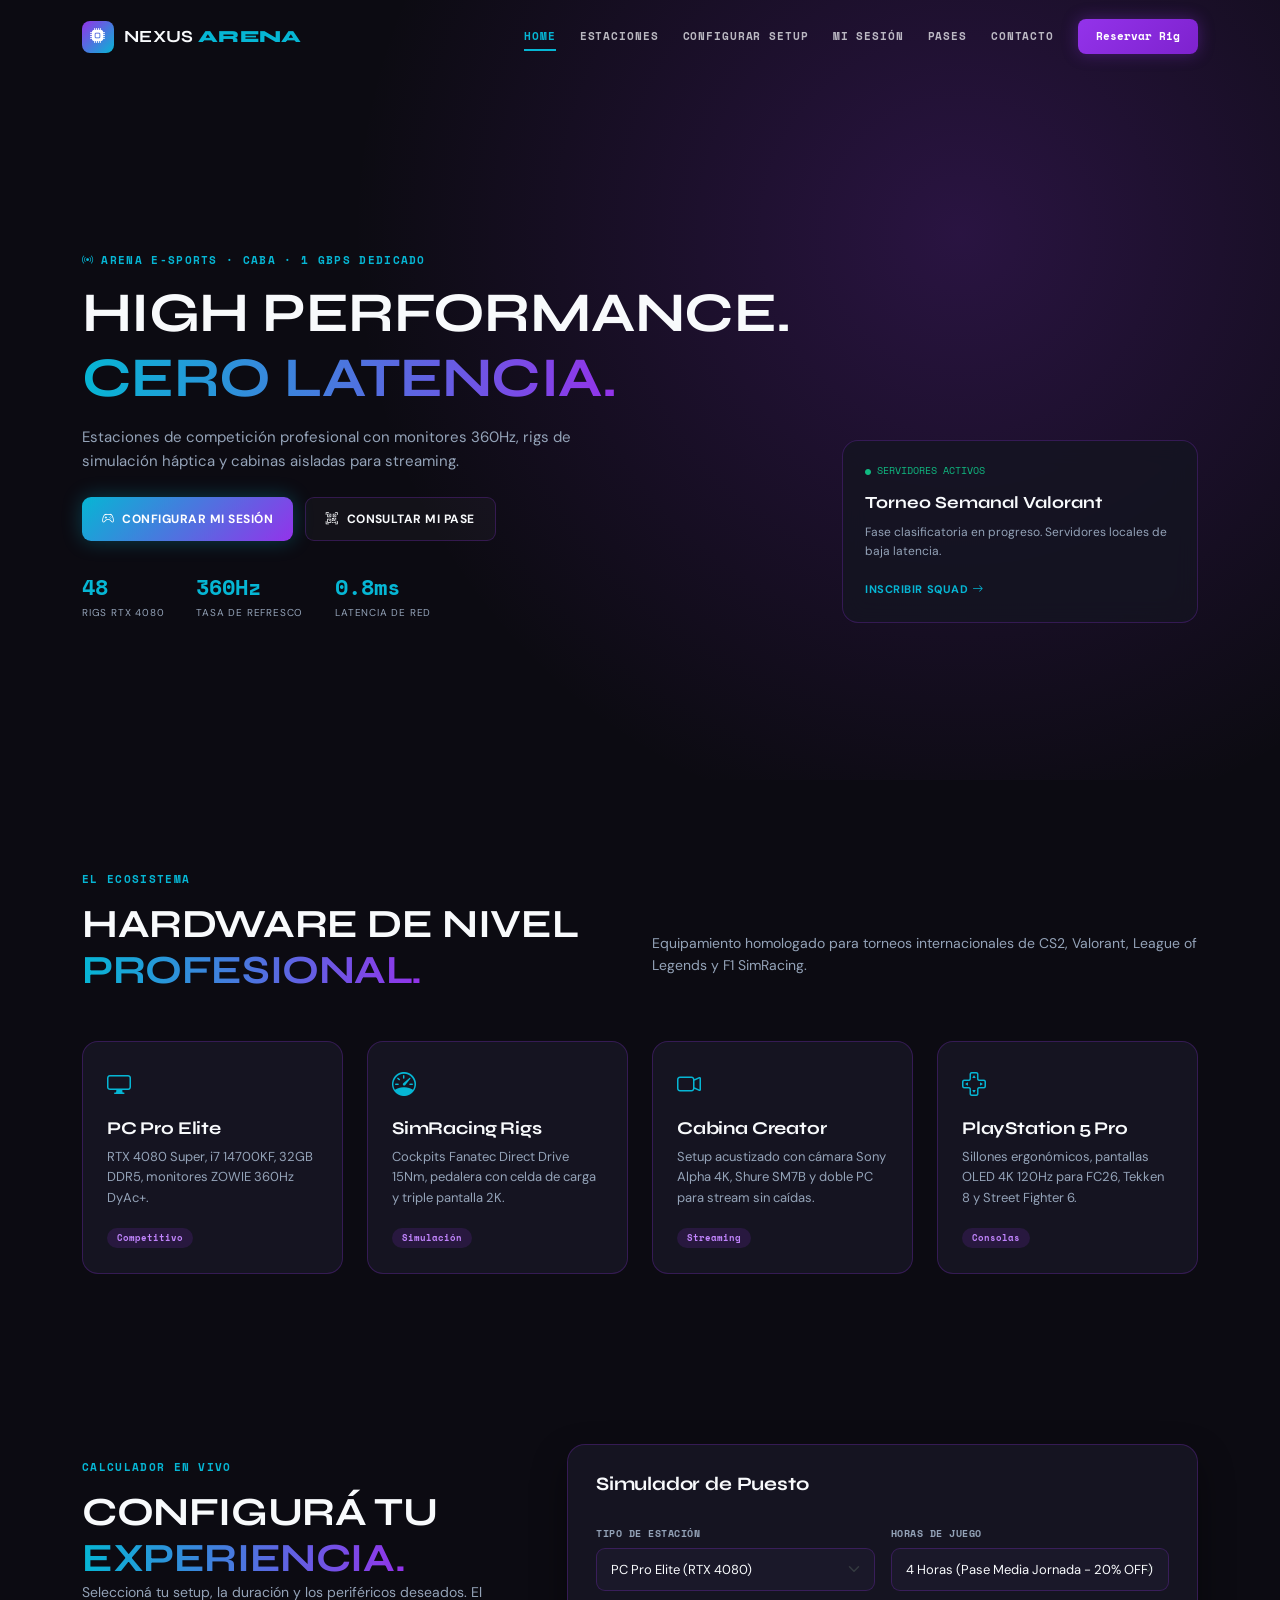
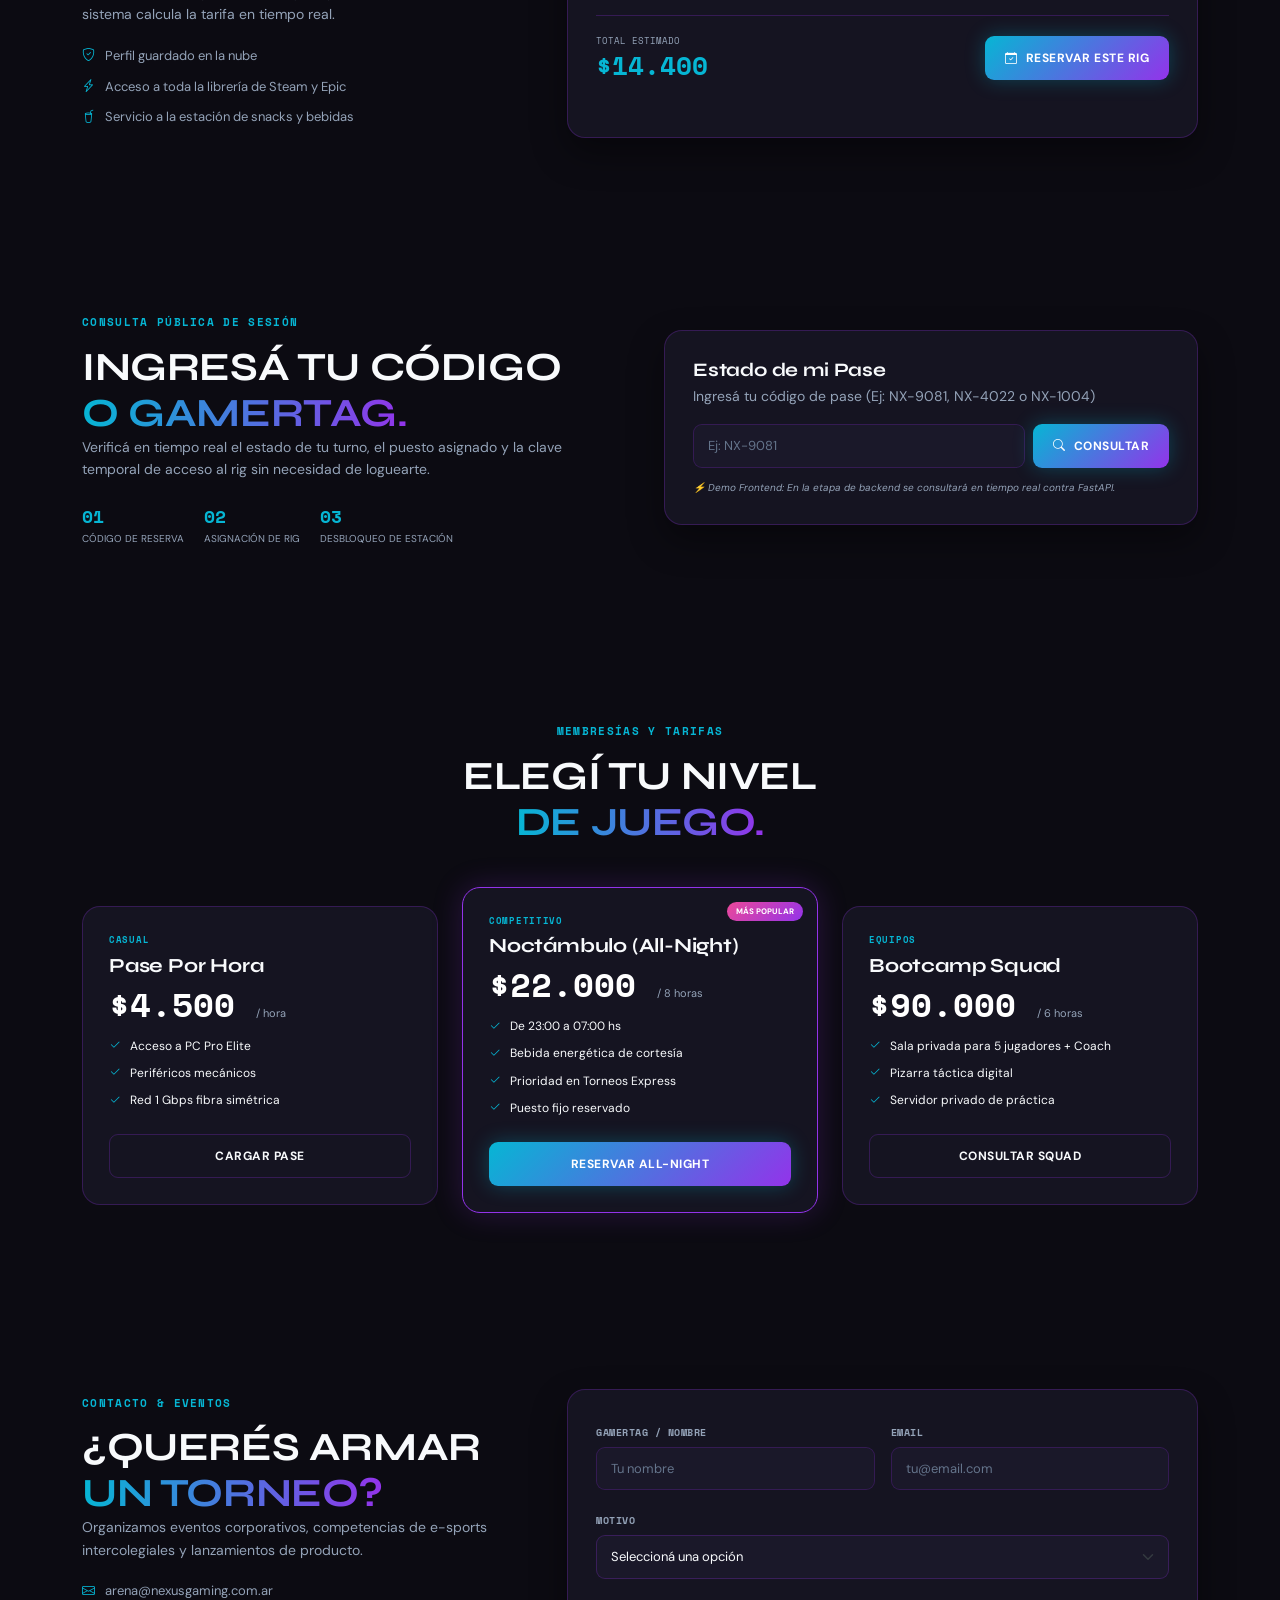
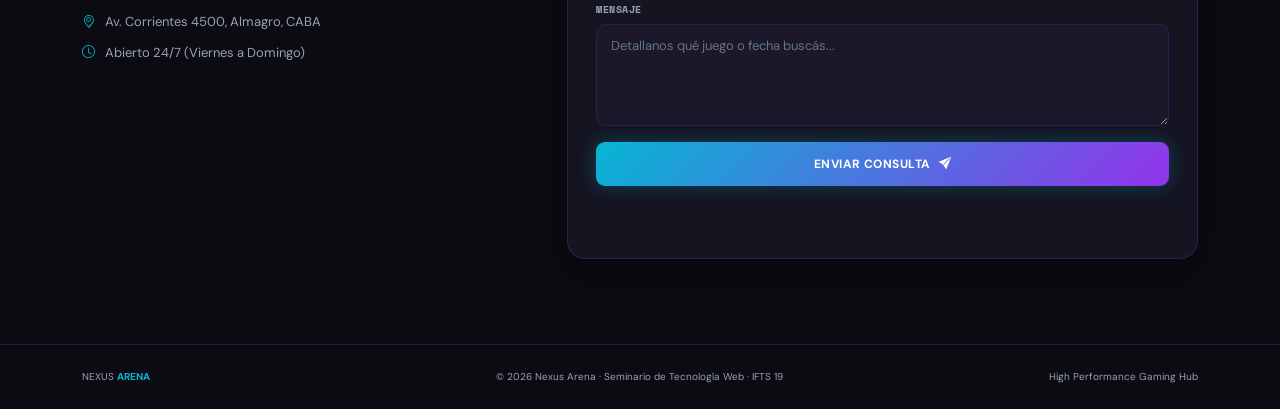
==== public/index.html @ bcd6b9e0 "feat: inicializa codigo base heredado del proyecto" ====
<!doctype html>
<html lang="es">
<head>
  <meta charset="utf-8">
  <meta name="viewport" content="width=device-width, initial-scale=1">
  <title>Nexus Arena | Centro de E-Sports & Gaming High-End</title>
  <meta name="description" content="Nexus Arena: estaciones de gaming de alto rendimiento, simuladores de carrera, torneos y cabinas de streaming en Buenos Aires.">
  <link rel="icon" href="assets/img/favicon.svg" type="image/svg+xml">

  <!-- Tipografías: Syne (Cyber/Display) y DM Sans (Legibilidad) -->
  <link rel="preconnect" href="https://fonts.googleapis.com">
  <link rel="preconnect" href="https://fonts.gstatic.com" crossorigin>
  <link href="https://fonts.googleapis.com/css2?family=DM+Sans:wght@400;500;700&family=Syne:wght@600;700;800&family=Space+Mono:wght@400;700&display=swap" rel="stylesheet">

  <!-- Bootstrap 5 CSS -->
  <link href="https://cdn.jsdelivr.net/npm/bootstrap@5.3.3/dist/css/bootstrap.min.css" rel="stylesheet">
  <link rel="stylesheet" href="https://cdn.jsdelivr.net/npm/bootstrap-icons@1.11.3/font/bootstrap-icons.min.css">

  <!-- CSS Personalizado Nexus Arena (prefijo nx-) -->
  <link rel="stylesheet" href="assets/css/styles.css">
</head>
<body>

  <a class="nx-skip-link" href="#contenido">Saltar al contenido</a>

  <!-- =====================================================
       NAVBAR (Glassmorphism Dark con resplandor neón)
       ===================================================== -->
  <nav class="navbar navbar-expand-lg fixed-top nx-navbar" id="siteNav">
    <div class="container">
      <a class="navbar-brand nx-brand" href="#inicio">
        <span class="nx-brand-icon"><i class="bi bi-cpu-fill"></i></span>
        <span class="nx-brand-text">NEXUS <strong>ARENA</strong></span>
      </a>
      <button class="navbar-toggler nx-toggler" type="button"
              data-bs-toggle="collapse" data-bs-target="#navLinks"
              aria-controls="navLinks" aria-expanded="false" aria-label="Abrir menú">
        <span></span><span></span><span></span>
      </button>
      <div class="collapse navbar-collapse" id="navLinks">
        <ul class="navbar-nav ms-auto align-items-lg-center gap-lg-4">
          <li class="nav-item"><a class="nav-link nx-nav-link" href="#inicio"        data-section="inicio">Home</a></li>
          <li class="nav-item"><a class="nav-link nx-nav-link" href="#estaciones"   data-section="estaciones">Estaciones</a></li>
          <li class="nav-item"><a class="nav-link nx-nav-link" href="#simulador"    data-section="simulador">Configurar Setup</a></li>
          <li class="nav-item"><a class="nav-link nx-nav-link" href="#tracking"     data-section="tracking">Mi Sesión</a></li>
          <li class="nav-item"><a class="nav-link nx-nav-link" href="#precios"      data-section="precios">Pases</a></li>
          <li class="nav-item"><a class="nav-link nx-nav-link" href="#contacto"     data-section="contacto">Contacto</a></li>
          <li class="nav-item"><a class="nav-link nx-nav-cta"  href="#simulador">Reservar Rig</a></li>
        </ul>
      </div>
    </div>
  </nav>

  <main id="contenido">

    <!-- ===================================================
         HERO SECTION
         =================================================== -->
    <section class="nx-hero" id="inicio">
      <div class="nx-hero-bg" aria-hidden="true"></div>
      <div class="nx-hero-overlay" aria-hidden="true"></div>
      <div class="container nx-hero-content">
        <div class="row align-items-end">
          <div class="col-lg-8">
            <span class="nx-eyebrow">
              <i class="bi bi-broadcast"></i> Arena E-Sports · CABA · 1 Gbps Dedicado
            </span>
            <h1>High Performance.<br><span>Cero Latencia.</span></h1>
            <p>Estaciones de competición profesional con monitores 360Hz, rigs de simulación háptica y cabinas aisladas para streaming.</p>
            <div class="nx-hero-actions">
              <a class="btn nx-btn nx-btn-primary" href="#simulador">
                <i class="bi bi-controller"></i> Configurar mi sesión
              </a>
              <a class="btn nx-btn nx-btn-outline" href="#tracking">
                <i class="bi bi-qr-code-scan"></i> Consultar mi pase
              </a>
            </div>
            <div class="nx-hero-stats">
              <div><strong>48</strong><span>Rigs RTX 4080</span></div>
              <div><strong>360Hz</strong><span>Tasa de refresco</span></div>
              <div><strong>0.8ms</strong><span>Latencia de red</span></div>
            </div>
          </div>
          <div class="col-lg-4 d-none d-lg-block">
            <div class="nx-hero-card">
              <span class="nx-status-live"><i class="bi bi-circle-fill"></i> Servidores Activos</span>
              <strong>Torneo Semanal Valorant</strong>
              <p>Fase clasificatoria en progreso. Servidores locales de baja latencia.</p>
              <a href="#contacto">Inscribir squad <i class="bi bi-arrow-right"></i></a>
            </div>
          </div>
        </div>
      </div>
    </section>

    <!-- ===================================================
         ESTACIONES / HARDWARE
         =================================================== -->
    <section class="nx-section nx-stations" id="estaciones">
      <div class="container">
        <div class="row align-items-end mb-5">
          <div class="col-lg-6">
            <span class="nx-eyebrow">El Ecosistema</span>
            <h2>Hardware de nivel<br><span>profesional.</span></h2>
          </div>
          <div class="col-lg-6">
            <p>Equipamiento homologado para torneos internacionales de CS2, Valorant, League of Legends y F1 SimRacing.</p>
          </div>
        </div>
        <div class="row g-4">
          <div class="col-lg-3 col-md-6">
            <article class="nx-card">
              <div class="nx-card-icon"><i class="bi bi-display"></i></div>
              <h3>PC Pro Elite</h3>
              <p>RTX 4080 Super, i7 14700KF, 32GB DDR5, monitores ZOWIE 360Hz DyAc+.</p>
              <span class="nx-tag">Competitivo</span>
            </article>
          </div>
          <div class="col-lg-3 col-md-6">
            <article class="nx-card">
              <div class="nx-card-icon"><i class="bi bi-speedometer"></i></div>
              <h3>SimRacing Rigs</h3>
              <p>Cockpits Fanatec Direct Drive 15Nm, pedalera con celda de carga y triple pantalla 2K.</p>
              <span class="nx-tag">Simulación</span>
            </article>
          </div>
          <div class="col-lg-3 col-md-6">
            <article class="nx-card">
              <div class="nx-card-icon"><i class="bi bi-camera-video"></i></div>
              <h3>Cabina Creator</h3>
              <p>Setup acustizado con cámara Sony Alpha 4K, Shure SM7B y doble PC para stream sin caídas.</p>
              <span class="nx-tag">Streaming</span>
            </article>
          </div>
          <div class="col-lg-3 col-md-6">
            <article class="nx-card">
              <div class="nx-card-icon"><i class="bi bi-dpad"></i></div>
              <h3>PlayStation 5 Pro</h3>
              <p>Sillones ergonómicos, pantallas OLED 4K 120Hz para FC26, Tekken 8 y Street Fighter 6.</p>
              <span class="nx-tag">Consolas</span>
            </article>
          </div>
        </div>
      </div>
    </section>

    <!-- ===================================================
         COTIZADOR / RECOMENDADOR DIAGNÓSTICO INTERACTIVO
         =================================================== -->
    <section class="nx-section nx-simulador" id="simulador">
      <div class="container">
        <div class="row align-items-center g-5">
          <div class="col-lg-5">
            <span class="nx-eyebrow">Calculador en Vivo</span>
            <h2>Configurá tu<br><span>experiencia.</span></h2>
            <p>Seleccioná tu setup, la duración y los periféricos deseados. El sistema calcula la tarifa en tiempo real.</p>
            <ul class="nx-check-list">
              <li><i class="bi bi-shield-check"></i> Perfil guardado en la nube</li>
              <li><i class="bi bi-lightning-charge"></i> Acceso a toda la librería de Steam y Epic</li>
              <li><i class="bi bi-cup-straw"></i> Servicio a la estación de snacks y bebidas</li>
            </ul>
          </div>
          <div class="col-lg-7">
            <div class="nx-config-box">
              <h3>Simulador de Puesto</h3>
              <div class="row g-3 mt-2">
                <div class="col-md-6">
                  <label class="nx-label">Tipo de Estación</label>
                  <select class="form-select nx-select" id="setupType">
                    <option value="pc" data-price="4500">PC Pro Elite (RTX 4080)</option>
                    <option value="sim" data-price="7000">SimRacing Cockpit (Fanatec)</option>
                    <option value="stream" data-price="8500">Cabina Streaming Aislada</option>
                    <option value="ps5" data-price="3500">PlayStation 5 Pro (OLED)</option>
                  </select>
                </div>
                <div class="col-md-6">
                  <label class="nx-label">Horas de Juego</label>
                  <select class="form-select nx-select" id="setupHours">
                    <option value="1">1 Hora</option>
                    <option value="2">2 Horas (10% OFF)</option>
                    <option value="4" selected>4 Horas (Pase Media Jornada - 20% OFF)</option>
                    <option value="8">Pase Nocturno All Night (8 hs)</option>
                  </select>
                </div>
              </div>
              <div class="nx-price-display mt-4">
                <div>
                  <small>TOTAL ESTIMADO</small>
                  <strong id="calcTotal">$14.400</strong>
                </div>
                <button class="btn nx-btn nx-btn-primary" id="btnReservarSim" type="button">
                  <i class="bi bi-calendar-check"></i> Reservar este Rig
                </button>
              </div>
              <div id="simMessage" class="nx-sim-message" aria-live="polite"></div>
            </div>
          </div>
        </div>
      </div>
    </section>

    <!-- ===================================================
         TRACKING / CONSULTA DE PASE SIN LOGIN (GET BY ID)
         =================================================== -->
    <section class="nx-section nx-tracking" id="tracking">
      <div class="container">
        <div class="row align-items-center g-5">
          <div class="col-lg-6">
            <span class="nx-eyebrow">Consulta Pública de Sesión</span>
            <h2>Ingresá tu código<br><span>o GamerTag.</span></h2>
            <p>Verificá en tiempo real el estado de tu turno, el puesto asignado y la clave temporal de acceso al rig sin necesidad de loguearte.</p>
            <div class="nx-tracking-steps">
              <span><b>01</b> Código de reserva</span>
              <span><b>02</b> Asignación de Rig</span>
              <span><b>03</b> Desbloqueo de Estación</span>
            </div>
          </div>
          <div class="col-lg-6">
            <div class="nx-tracking-box">
              <h3>Estado de mi Pase</h3>
              <p>Ingresá tu código de pase (Ej: NX-9081, NX-4022 o NX-1004)</p>
              <div class="nx-tracking-form">
                <input class="form-control nx-input" id="trackingInput" type="text" placeholder="Ej: NX-9081" maxlength="12">
                <button class="btn nx-btn nx-btn-primary" id="btnTracking" type="button">
                  <i class="bi bi-search"></i> Consultar
                </button>
              </div>
              <div id="trackingResultado" class="nx-tracking-result" aria-live="polite"></div>
              <small class="nx-tracking-note">
                ⚡ Demo Frontend: En la etapa de backend se consultará en tiempo real contra FastAPI.
              </small>
            </div>
          </div>
        </div>
      </div>
    </section>

    <!-- ===================================================
         PRECIOS / PASES
         =================================================== -->
    <section class="nx-section nx-pricing" id="precios">
      <div class="container">
        <div class="text-center mb-5">
          <span class="nx-eyebrow">Membresías y Tarifas</span>
          <h2>Elegí tu nivel<br><span>de juego.</span></h2>
        </div>
        <div class="row g-4 justify-content-center align-items-center">
          <div class="col-lg-4 col-md-8">
            <article class="nx-price-card">
              <span class="nx-price-label">Casual</span>
              <h3>Pase Por Hora</h3>
              <div class="nx-price">$4.500 <small>/ hora</small></div>
              <ul>
                <li><i class="bi bi-check2"></i> Acceso a PC Pro Elite</li>
                <li><i class="bi bi-check2"></i> Periféricos mecánicos</li>
                <li><i class="bi bi-check2"></i> Red 1 Gbps fibra simétrica</li>
              </ul>
              <a class="btn nx-btn nx-btn-outline-light w-100" href="#simulador">Cargar pase</a>
            </article>
          </div>
          <div class="col-lg-4 col-md-8">
            <article class="nx-price-card nx-price-featured">
              <span class="nx-badge-glow">Más Popular</span>
              <span class="nx-price-label">Competitivo</span>
              <h3>Noctámbulo (All-Night)</h3>
              <div class="nx-price">$22.000 <small>/ 8 horas</small></div>
              <ul>
                <li><i class="bi bi-check2"></i> De 23:00 a 07:00 hs</li>
                <li><i class="bi bi-check2"></i> Bebida energética de cortesía</li>
                <li><i class="bi bi-check2"></i> Prioridad en Torneos Express</li>
                <li><i class="bi bi-check2"></i> Puesto fijo reservado</li>
              </ul>
              <a class="btn nx-btn nx-btn-primary w-100" href="#simulador">Reservar All-Night</a>
            </article>
          </div>
          <div class="col-lg-4 col-md-8">
            <article class="nx-price-card">
              <span class="nx-price-label">Equipos</span>
              <h3>Bootcamp Squad</h3>
              <div class="nx-price">$90.000 <small>/ 6 horas</small></div>
              <ul>
                <li><i class="bi bi-check2"></i> Sala privada para 5 jugadores + Coach</li>
                <li><i class="bi bi-check2"></i> Pizarra táctica digital</li>
                <li><i class="bi bi-check2"></i> Servidor privado de práctica</li>
              </ul>
              <a class="btn nx-btn nx-btn-outline-light w-100" href="#contacto">Consultar Squad</a>
            </article>
          </div>
        </div>
      </div>
    </section>

    <!-- ===================================================
         CONTACTO
         =================================================== -->
    <section class="nx-section nx-contact" id="contacto">
      <div class="container">
        <div class="row g-5">
          <div class="col-lg-5">
            <span class="nx-eyebrow">Contacto & Eventos</span>
            <h2>¿Querés armar<br><span>un torneo?</span></h2>
            <p>Organizamos eventos corporativos, competencias de e-sports intercolegiales y lanzamientos de producto.</p>
            <div class="nx-contact-data">
              <span><i class="bi bi-envelope"></i> arena@nexusgaming.com.ar</span>
              <span><i class="bi bi-geo-alt"></i> Av. Corrientes 4500, Almagro, CABA</span>
              <span><i class="bi bi-clock"></i> Abierto 24/7 (Viernes a Domingo)</span>
            </div>
          </div>
          <div class="col-lg-7">
            <form class="nx-form" id="contactForm" novalidate>
              <div class="row g-3 mb-3">
                <div class="col-md-6">
                  <label class="nx-label">GamerTag / Nombre</label>
                  <input class="form-control nx-input" type="text" name="name" required minlength="3" placeholder="Tu nombre">
                </div>
                <div class="col-md-6">
                  <label class="nx-label">Email</label>
                  <input class="form-control nx-input" type="email" name="email" required placeholder="tu@email.com">
                </div>
              </div>
              <div class="mb-3">
                <label class="nx-label">Motivo</label>
                <select class="form-select nx-select" name="subject">
                  <option value="">Seleccioná una opción</option>
                  <option>Reserva de Bootcamp (Squad)</option>
                  <option>Inscripción a Torneos</option>
                  <option>Alquiler para Evento / Cumpleaños</option>
                  <option>Soporte de Cuenta</option>
                </select>
              </div>
              <div class="mb-3">
                <label class="nx-label">Mensaje</label>
                <textarea class="form-control nx-input" name="message" rows="4" required minlength="10" placeholder="Detallanos qué juego o fecha buscás..."></textarea>
              </div>
              <button class="btn nx-btn nx-btn-primary w-100" type="submit">
                Enviar Consulta <i class="bi bi-send-fill"></i>
              </button>
              <p class="nx-form-message" id="formMessage" aria-live="polite"></p>
            </form>
          </div>
        </div>
      </div>
    </section>

  </main>

  <footer class="nx-footer">
    <div class="container">
      <div class="row align-items-center text-center g-3">
        <div class="col-lg-4 text-lg-start">
          <span class="nx-brand-text">NEXUS <strong>ARENA</strong></span>
        </div>
        <div class="col-lg-4">
          <p class="mb-0">© <span id="year"></span> Nexus Arena · Seminario de Tecnología Web · IFTS 19</p>
        </div>
        <div class="col-lg-4 text-lg-end">
          <span>High Performance Gaming Hub</span>
        </div>
      </div>
    </div>
  </footer>

  <button class="nx-back-to-top" id="backToTop" type="button" aria-label="Volver arriba">
    <i class="bi bi-arrow-up"></i>
  </button>

  <script src="https://cdn.jsdelivr.net/npm/bootstrap@5.3.3/dist/js/bootstrap.bundle.min.js"></script>
  <script src="assets/js/main.js"></script>
</body>
</html>
---- public/assets/css/styles.css ----
/* ============================================================
   NEXUS ARENA — styles.css
   Identidad visual personalizada sobre Bootstrap 5

   Bootstrap provee la estructura (grid, navbar, botones,
   formularios, utilidades). Este archivo define la identidad:
   estética Cyber-Dark Luxury / E-Sports High Performance,
   negro carbón (#0C0B12), violeta eléctrico (#9333EA), acentos
   cian neón (#06B6D4) y tipografía display Syne.

   Convención de nombres: clases propias con prefijo nx-
   ============================================================ */


/* ============================================================
   1. VARIABLES Y BASE
   ============================================================ */

:root {
  --nx-bg:         #0c0b12;
  --nx-card-bg:    #151421;
  --nx-input-bg:   #1a1829;
  --nx-purple:     #9333ea;
  --nx-purple-dim: rgba(147, 51, 234, 0.15);
  --nx-neon-cyan:  #06b6d4;
  --nx-neon-pink:  #ec4899;
  --nx-white:      #f8fafc;
  --nx-muted:      #94a3b8;
  --nx-line:       rgba(147, 51, 234, 0.25);
  --nx-nav-h:      74px;
}

html {
  scroll-behavior: smooth;
  scroll-padding-top: var(--nx-nav-h);
}

body {
  font-family: "DM Sans", Arial, sans-serif;
  color: var(--nx-white);
  background: var(--nx-bg);
  line-height: 1.6;
  overflow-x: hidden;
}

a {
  text-decoration: none;
  color: inherit;
}


/* ============================================================
   2. ACCESIBILIDAD — Skip link
   ============================================================ */

.nx-skip-link {
  position: fixed;
  left: 16px;
  top: -100px;
  z-index: 9999;
  background: var(--nx-neon-cyan);
  color: #000;
  padding: 8px 14px;
  border-radius: 8px;
  font-weight: 700;
  font-size: 13px;
  transition: top .2s ease;
}

.nx-skip-link:focus {
  top: 16px;
}


/* ============================================================
   3. NAVBAR
   ============================================================ */

.nx-navbar {
  min-height: var(--nx-nav-h);
  transition: background .3s ease, border-color .3s ease, box-shadow .3s ease;
  border-bottom: 1px solid transparent;
}

.nx-navbar.scrolled {
  background: rgba(12, 11, 18, 0.94);
  backdrop-filter: blur(14px);
  -webkit-backdrop-filter: blur(14px);
  border-color: var(--nx-line);
  box-shadow: 0 10px 30px rgba(0, 0, 0, 0.6);
}

.nx-brand {
  display: inline-flex;
  align-items: center;
  gap: 10px;
  font-family: "Syne", sans-serif;
  font-weight: 700;
  font-size: 17px;
  letter-spacing: .02em;
  color: var(--nx-white);
}

.nx-brand-icon {
  width: 32px;
  height: 32px;
  display: grid;
  place-items: center;
  background: linear-gradient(135deg, var(--nx-purple), var(--nx-neon-cyan));
  border-radius: 8px;
  color: #fff;
  font-size: 15px;
}

.nx-brand-text strong {
  color: var(--nx-neon-cyan);
}

.nx-nav-link {
  font-family: "Space Mono", monospace;
  font-size: 11px;
  font-weight: 700;
  color: rgba(248, 250, 252, 0.72) !important;
  text-transform: uppercase;
  letter-spacing: .08em;
  padding: 6px 0 !important;
  transition: color .2s ease;
  position: relative;
}

.nx-nav-link:hover,
.nx-nav-link.active {
  color: var(--nx-neon-cyan) !important;
}

.nx-nav-link::after {
  content: "";
  position: absolute;
  left: 0;
  right: 0;
  bottom: 0;
  height: 2px;
  background: var(--nx-neon-cyan);
  transform: scaleX(0);
  transform-origin: left;
  transition: transform .2s ease;
}

.nx-nav-link:hover::after,
.nx-nav-link.active::after {
  transform: scaleX(1);
}

.nx-nav-cta {
  font-family: "Space Mono", monospace;
  font-size: 11px;
  font-weight: 700;
  background: linear-gradient(135deg, var(--nx-purple), #7e22ce) !important;
  color: #fff !important;
  padding: 9px 18px !important;
  border-radius: 8px;
  box-shadow: 0 0 16px rgba(147, 51, 234, 0.35);
  transition: transform .2s ease, box-shadow .2s ease;
}

.nx-nav-cta:hover {
  transform: translateY(-2px);
  box-shadow: 0 0 24px rgba(147, 51, 234, 0.55);
}

.nx-toggler {
  border: 1px solid var(--nx-line);
  background: rgba(255, 255, 255, 0.04);
  border-radius: 8px;
  padding: 6px 8px;
  box-shadow: none !important;
}

.nx-toggler span {
  display: block;
  width: 22px;
  height: 2px;
  background: var(--nx-neon-cyan);
  margin: 4px 0;
}

@media (max-width: 991px) {
  .nx-navbar .navbar-collapse {
    background: rgba(12, 11, 18, 0.98);
    border: 1px solid var(--nx-line);
    border-radius: 14px;
    padding: 14px;
    margin-top: 10px;
  }

  .nx-nav-link {
    padding: 10px 0 !important;
  }

  .nx-nav-link::after {
    display: none;
  }

  .nx-nav-cta {
    display: block;
    text-align: center;
    margin-top: 6px;
  }
}


/* ============================================================
   4. UTILIDADES COMPARTIDAS Y TIPOGRAFÍA
   ============================================================ */

.nx-section {
  padding: 85px 0;
}

.nx-eyebrow {
  display: inline-flex;
  align-items: center;
  gap: 7px;
  color: var(--nx-neon-cyan);
  font-family: "Space Mono", monospace;
  font-size: 11px;
  font-weight: 700;
  letter-spacing: .12em;
  text-transform: uppercase;
  margin-bottom: 12px;
}

h1, h2, h3 {
  font-family: "Syne", sans-serif;
  font-weight: 700;
  line-height: 1.15;
  letter-spacing: -0.01em;
}

.nx-section h2 {
  font-size: clamp(26px, 3.4vw, 40px);
  text-transform: uppercase;
  margin-bottom: 0;
}

.nx-section h2 span,
.nx-hero h1 span {
  background: linear-gradient(90deg, var(--nx-neon-cyan), var(--nx-purple));
  -webkit-background-clip: text;
  -webkit-text-fill-color: transparent;
}

.nx-section p {
  color: var(--nx-muted);
  font-size: 14px;
}

.nx-btn {
  min-height: 44px;
  padding: 0 20px;
  font-size: 12px;
  font-weight: 700;
  letter-spacing: .04em;
  text-transform: uppercase;
  border-radius: 9px;
  border: 0;
  display: inline-flex;
  align-items: center;
  justify-content: center;
  gap: 8px;
  transition: transform .2s ease, box-shadow .2s ease;
}

.nx-btn:hover {
  transform: translateY(-2px);
}

.nx-btn-primary {
  background: linear-gradient(135deg, var(--nx-neon-cyan), var(--nx-purple));
  color: #fff;
  box-shadow: 0 0 20px rgba(6, 182, 212, 0.3);
}

.nx-btn-primary:hover {
  color: #fff;
  box-shadow: 0 0 28px rgba(6, 182, 212, 0.45);
}

.nx-btn-outline {
  border: 1px solid var(--nx-line);
  background: rgba(255, 255, 255, 0.03);
  color: var(--nx-white);
}

.nx-btn-outline:hover {
  background: rgba(255, 255, 255, 0.08);
  color: #fff;
}

.nx-btn-outline-light {
  border: 1px solid var(--nx-line);
  background: transparent;
  color: var(--nx-white);
}

.nx-btn-outline-light:hover {
  background: var(--nx-purple-dim);
  border-color: var(--nx-purple);
  color: #fff;
}


/* ============================================================
   5. HERO
   ============================================================ */

.nx-hero {
  min-height: 640px;
  height: 90svh;
  max-height: 780px;
  position: relative;
  display: flex;
  align-items: center;
  overflow: hidden;
}

.nx-hero-bg {
  position: absolute;
  inset: -3%;
  background: url("https://images.unsplash.com/photo-1542751371-adc38448a05e?auto=format&fit=crop&w=2000&q=80") center/cover no-repeat;
  filter: brightness(0.35) saturate(1.2);
}

.nx-hero-overlay {
  position: absolute;
  inset: 0;
  background:
    radial-gradient(circle at 75% 30%, rgba(147, 51, 234, 0.22), transparent 55%),
    linear-gradient(0deg, var(--nx-bg) 0%, rgba(12, 11, 18, 0.75) 50%, rgba(12, 11, 18, 0.95) 100%);
}

.nx-hero-content {
  position: relative;
  z-index: 2;
  padding-top: calc(var(--nx-nav-h) + 15px);
}

.nx-hero h1 {
  font-size: clamp(34px, 4.8vw, 56px);
  text-transform: uppercase;
  margin-bottom: 15px;
}

.nx-hero p {
  max-width: 540px;
  color: var(--nx-muted);
  font-size: 15px;
  margin-bottom: 0;
}

.nx-hero-actions {
  display: flex;
  gap: 12px;
  margin: 24px 0 35px;
  flex-wrap: wrap;
}

.nx-hero-stats {
  display: flex;
  gap: 32px;
}

.nx-hero-stats strong {
  font-family: "Space Mono", monospace;
  font-size: 22px;
  line-height: 1;
  color: var(--nx-neon-cyan);
  display: block;
}

.nx-hero-stats span {
  font-size: 10px;
  color: var(--nx-muted);
  text-transform: uppercase;
  letter-spacing: .08em;
  margin-top: 4px;
}

.nx-hero-card {
  padding: 22px;
  border: 1px solid var(--nx-line);
  border-radius: 16px;
  background: rgba(21, 20, 33, 0.85);
  backdrop-filter: blur(12px);
  -webkit-backdrop-filter: blur(12px);
}

.nx-status-live {
  color: #10b981;
  font-family: "Space Mono", monospace;
  font-size: 10px;
  text-transform: uppercase;
  display: block;
  margin-bottom: 10px;
}

.nx-status-live i {
  font-size: 6px;
  animation: nx-pulse 1.6s infinite;
}

@keyframes nx-pulse {
  0%, 100% { opacity: 1; }
  50%      { opacity: 0.25; }
}

.nx-hero-card strong {
  font-family: "Syne", sans-serif;
  font-size: 17px;
  display: block;
  margin-bottom: 6px;
}

.nx-hero-card p {
  font-size: 12px;
  color: var(--nx-muted);
  margin-bottom: 14px;
}

.nx-hero-card a {
  color: var(--nx-neon-cyan);
  font-size: 11px;
  font-weight: 700;
  text-transform: uppercase;
  letter-spacing: .05em;
}


/* ============================================================
   6. ESTACIONES / CARDS DE HARDWARE
   ============================================================ */

.nx-card {
  height: 100%;
  padding: 24px;
  border: 1px solid var(--nx-line);
  border-radius: 16px;
  background: var(--nx-card-bg);
  transition: transform .25s ease, border-color .25s ease, box-shadow .25s ease;
}

.nx-card:hover {
  transform: translateY(-4px);
  border-color: var(--nx-neon-cyan);
  box-shadow: 0 10px 28px rgba(6, 182, 212, 0.12);
}

.nx-card-icon {
  font-size: 24px;
  color: var(--nx-neon-cyan);
  margin-bottom: 14px;
}

.nx-card h3 {
  font-size: 18px;
  margin-bottom: 8px;
}

.nx-card p {
  font-size: 13px;
  margin-bottom: 14px;
}

.nx-tag {
  display: inline-block;
  padding: 3px 10px;
  border-radius: 99px;
  font-family: "Space Mono", monospace;
  font-size: 9px;
  font-weight: 700;
  background: var(--nx-purple-dim);
  color: #c084fc;
}


/* ============================================================
   7. FORMULARIOS, INPUTS Y SELECTS
   ============================================================ */

.nx-config-box,
.nx-tracking-box,
.nx-form {
  padding: 28px;
  border: 1px solid var(--nx-line);
  border-radius: 18px;
  background: var(--nx-card-bg);
  box-shadow: 0 15px 35px rgba(0, 0, 0, 0.4);
}

.nx-config-box h3,
.nx-tracking-box h3 {
  font-size: 19px;
  margin-bottom: 4px;
}

.nx-label {
  font-family: "Space Mono", monospace;
  font-size: 10px;
  font-weight: 700;
  color: var(--nx-muted);
  text-transform: uppercase;
  letter-spacing: .05em;
  margin-bottom: 6px;
}

.nx-input,
.nx-select {
  background-color: var(--nx-input-bg) !important;
  border: 1px solid var(--nx-line) !important;
  color: var(--nx-white) !important;
  border-radius: 9px !important;
  font-size: 13px !important;
  padding: 11px 14px !important;
}

.nx-input::placeholder {
  color: #64748b !important;
}

.nx-input:focus,
.nx-select:focus {
  background-color: #211f33 !important;
  border-color: var(--nx-neon-cyan) !important;
  box-shadow: 0 0 0 3px rgba(6, 182, 212, 0.22) !important;
  color: #fff !important;
}

/* Integración de menús desplegables nativos en modo oscuro */
.nx-select {
  color-scheme: dark;
  cursor: pointer;
}

.nx-select option {
  background-color: var(--nx-card-bg) !important;
  color: var(--nx-white) !important;
  padding: 10px 14px;
}

.nx-check-list {
  list-style: none;
  padding: 0;
  margin: 20px 0 0;
  display: grid;
  gap: 10px;
}

.nx-check-list li {
  font-size: 13px;
  color: var(--nx-muted);
  display: flex;
  align-items: center;
  gap: 10px;
}

.nx-check-list li i {
  color: var(--nx-neon-cyan);
}

.nx-price-display {
  display: flex;
  justify-content: space-between;
  align-items: center;
  padding-top: 18px;
  border-top: 1px solid var(--nx-line);
  gap: 12px;
}

.nx-price-display strong {
  font-family: "Space Mono", monospace;
  font-size: 26px;
  color: var(--nx-neon-cyan);
  line-height: 1;
}

.nx-price-display small {
  display: block;
  font-size: 9px;
  font-family: "Space Mono", monospace;
  color: var(--nx-muted);
  margin-bottom: 4px;
}

.nx-sim-message {
  min-height: 18px;
  color: #10b981;
  font-size: 11px;
  margin-top: 8px;
}


/* ============================================================
   8. TRACKING DE SESIÓN
   ============================================================ */

.nx-tracking-steps {
  display: flex;
  gap: 20px;
  margin-top: 22px;
  flex-wrap: wrap;
}

.nx-tracking-steps span {
  font-size: 10px;
  text-transform: uppercase;
  color: var(--nx-muted);
}

.nx-tracking-steps b {
  display: block;
  font-family: "Space Mono", monospace;
  font-size: 18px;
  color: var(--nx-neon-cyan);
}

.nx-tracking-form {
  display: flex;
  gap: 8px;
  margin-top: 12px;
}

.nx-track-card {
  padding: 16px;
  border-radius: 12px;
  background: var(--nx-purple-dim);
  border: 1px solid rgba(147, 51, 234, 0.35);
}

.nx-track-header {
  display: flex;
  justify-content: space-between;
  align-items: center;
  margin-bottom: 8px;
}

.nx-track-code {
  font-family: "Space Mono", monospace;
  font-size: 14px;
  font-weight: 700;
  color: #fff;
}

.nx-track-badge {
  padding: 3px 8px;
  border-radius: 99px;
  font-family: "Space Mono", monospace;
  font-size: 9px;
  font-weight: 700;
  background: var(--nx-neon-cyan);
  color: #000;
}

.nx-timeline {
  display: flex;
  justify-content: space-between;
  position: relative;
  margin-top: 14px;
}

.nx-timeline::before {
  content: "";
  position: absolute;
  top: 8px;
  left: 10px;
  right: 10px;
  height: 2px;
  background: rgba(255, 255, 255, 0.12);
  z-index: 1;
}

.nx-step {
  position: relative;
  z-index: 2;
  text-align: center;
  font-size: 9px;
  font-family: "Space Mono", monospace;
  color: var(--nx-muted);
}

.nx-step-dot {
  width: 16px;
  height: 16px;
  border-radius: 50%;
  background: var(--nx-card-bg);
  border: 2px solid var(--nx-line);
  margin: 0 auto 5px;
}

.nx-step.completed .nx-step-dot {
  background: var(--nx-neon-cyan);
  border-color: var(--nx-neon-cyan);
}

.nx-step.completed {
  color: #fff;
  font-weight: 700;
}

.nx-tracking-note {
  color: var(--nx-muted);
  font-size: 10px;
  font-style: italic;
  margin-top: 12px;
  display: block;
}


/* ============================================================
   9. PRECIOS Y MEMBRESÍAS
   ============================================================ */

.nx-price-card {
  padding: 26px;
  border: 1px solid var(--nx-line);
  border-radius: 18px;
  background: var(--nx-card-bg);
  height: 100%;
  position: relative;
}

.nx-price-featured {
  border-color: var(--nx-purple);
  box-shadow: 0 0 30px rgba(147, 51, 234, 0.22);
  transform: translateY(-6px);
}

.nx-badge-glow {
  position: absolute;
  top: 14px;
  right: 14px;
  padding: 3px 9px;
  border-radius: 99px;
  font-size: 8px;
  font-weight: 800;
  text-transform: uppercase;
  background: linear-gradient(135deg, var(--nx-neon-pink), var(--nx-purple));
  color: #fff;
}

.nx-price-label {
  display: block;
  font-family: "Space Mono", monospace;
  font-size: 9px;
  font-weight: 700;
  text-transform: uppercase;
  letter-spacing: .08em;
  color: var(--nx-neon-cyan);
  margin-bottom: 6px;
}

.nx-price-card h3 {
  font-size: 20px;
  margin-bottom: 10px;
}

.nx-price {
  font-family: "Space Mono", monospace;
  font-size: 34px;
  font-weight: 700;
  color: #fff;
  line-height: 1;
  margin-bottom: 16px;
}

.nx-price small {
  font-size: 11px;
  font-family: "DM Sans", sans-serif;
  color: var(--nx-muted);
  font-weight: 400;
}

.nx-price-card ul {
  list-style: none;
  padding: 0;
  margin: 16px 0 24px;
  display: grid;
  gap: 8px;
  font-size: 12px;
}

.nx-price-card li i {
  color: var(--nx-neon-cyan);
  margin-right: 6px;
}


/* ============================================================
   10. CONTACTO
   ============================================================ */

.nx-contact-data {
  display: grid;
  gap: 10px;
  margin-top: 20px;
  font-size: 13px;
  color: var(--nx-muted);
}

.nx-contact-data span {
  display: flex;
  align-items: center;
  gap: 10px;
}

.nx-contact-data i {
  color: var(--nx-neon-cyan);
}

.nx-form-message {
  min-height: 18px;
  color: #10b981;
  font-size: 11px;
  text-align: center;
  margin-top: 10px;
}


/* ============================================================
   11. FOOTER Y BOTÓN VOLVER ARRIBA
   ============================================================ */

.nx-footer {
  padding: 24px 0;
  border-top: 1px solid var(--nx-line);
  font-size: 10px;
  color: var(--nx-muted);
}

.nx-back-to-top {
  position: fixed;
  right: 20px;
  bottom: 20px;
  z-index: 900;
  width: 40px;
  height: 40px;
  border-radius: 50%;
  border: 1px solid var(--nx-line);
  background: var(--nx-card-bg);
  color: var(--nx-neon-cyan);
  font-size: 16px;
  cursor: pointer;
  opacity: 0;
  visibility: hidden;
  transform: translateY(10px);
  transition: opacity .25s ease, visibility .25s ease, transform .25s ease;
}

.nx-back-to-top.visible {
  opacity: 1;
  visibility: visible;
  transform: translateY(0);
}


/* ============================================================
   12. RESPONSIVE COMPLEMENTARIO
   ============================================================ */

@media (max-width: 991px) {
  .nx-price-featured {
    transform: none;
  }
}

@media (max-width: 767px) {
  .nx-section {
    padding: 65px 0;
  }

  .nx-hero {
    min-height: 560px;
    height: auto;
    padding: 100px 0 60px;
  }

  .nx-hero h1 {
    font-size: 32px;
  }

  .nx-hero-actions {
    flex-direction: column;
  }

  .nx-hero-actions .btn {
    width: 100%;
  }

  .nx-hero-stats {
    justify-content: space-between;
    gap: 15px;
  }

  .nx-price-display {
    flex-direction: column;
    align-items: stretch;
  }

  .nx-price-display .btn {
    width: 100%;
  }

  .nx-tracking-form {
    flex-direction: column;
  }
}

@media (prefers-reduced-motion: reduce) {
  *, *::before, *::after {
    scroll-behavior: auto !important;
    animation: none !important;
    transition: none !important;
  }
}
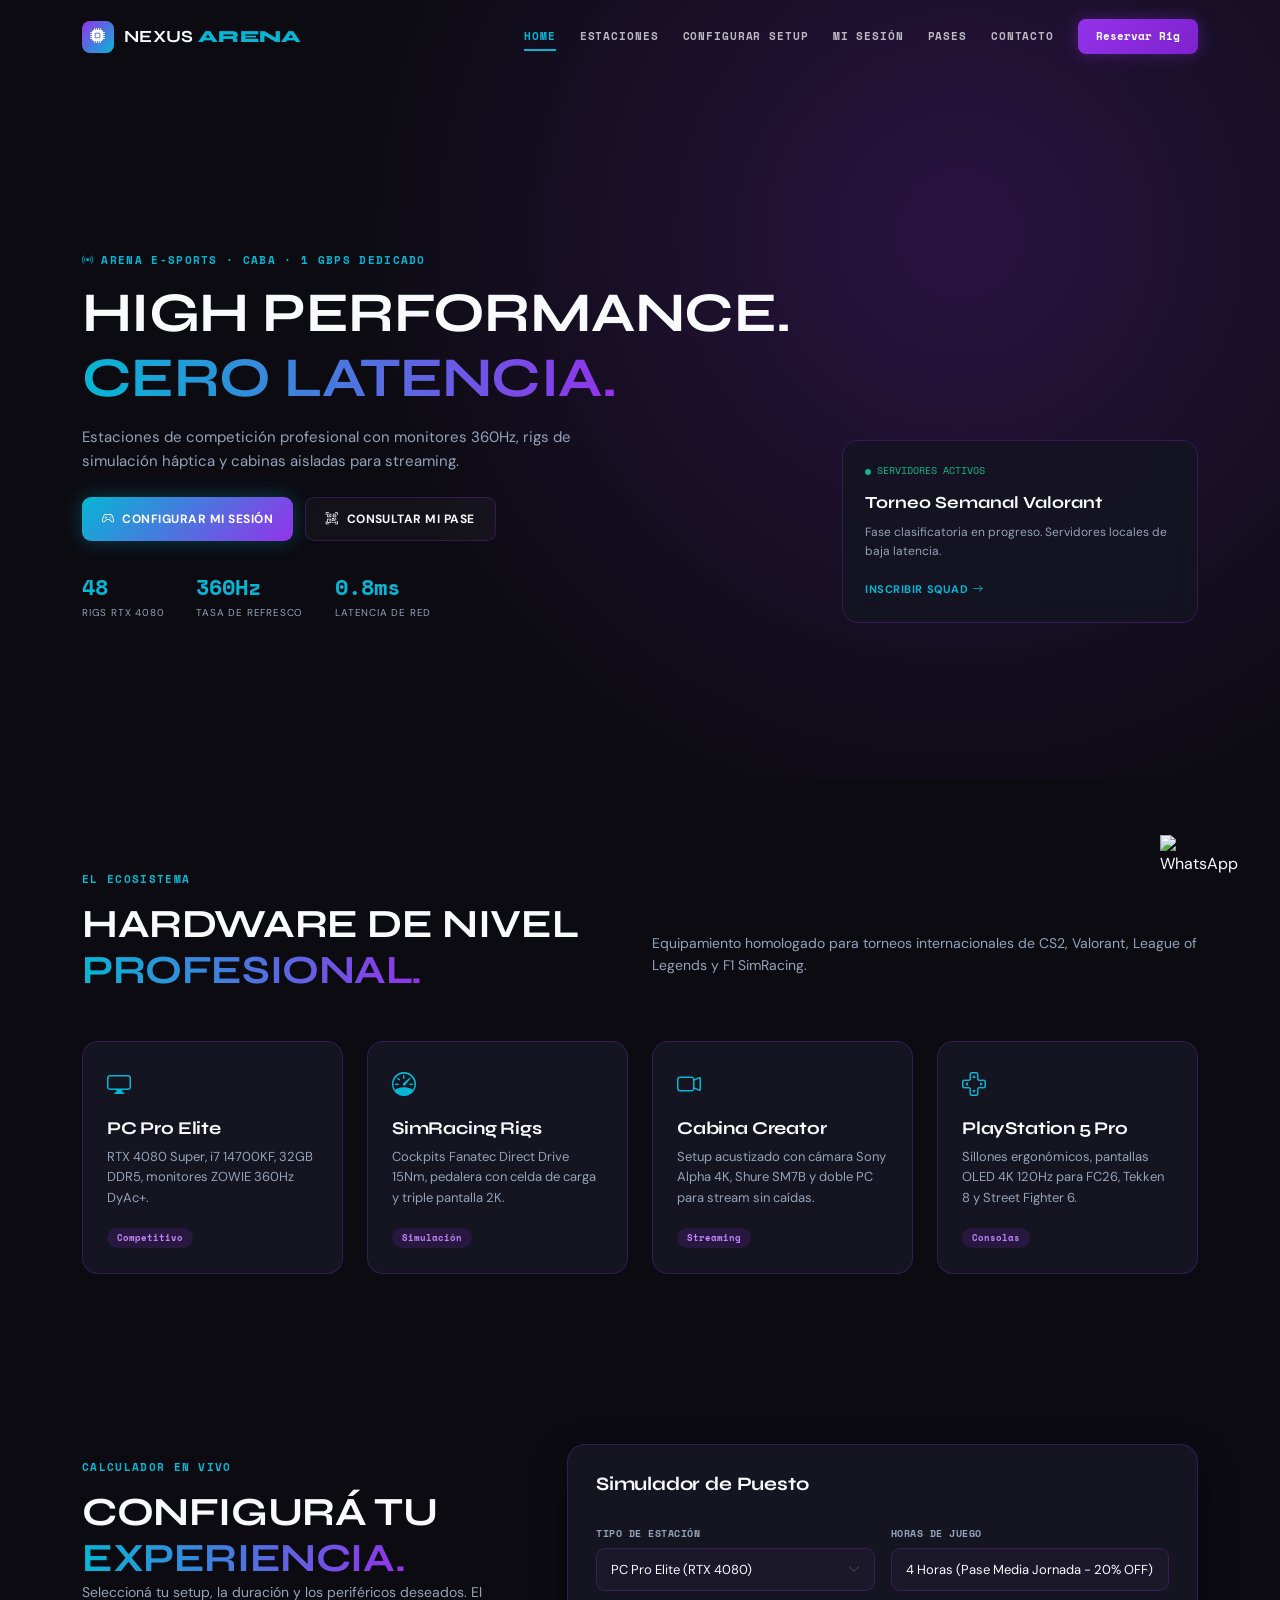
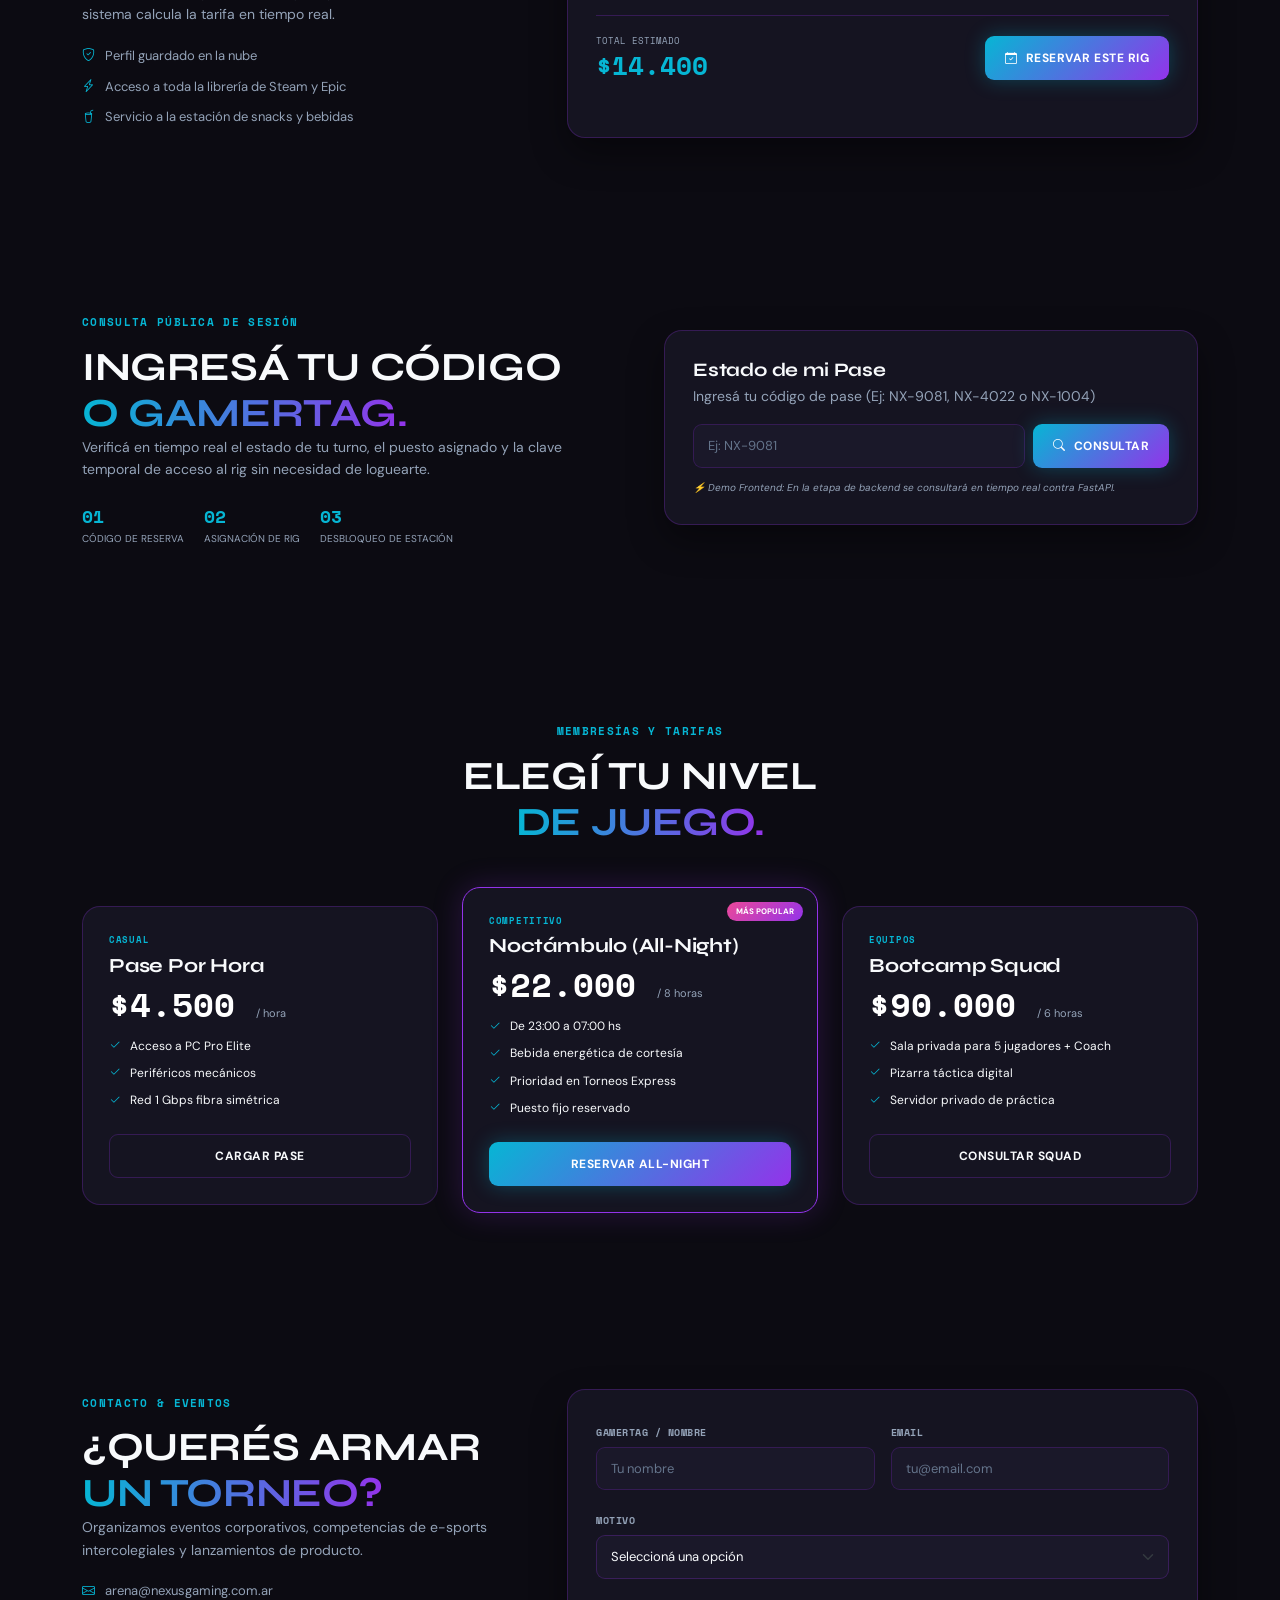
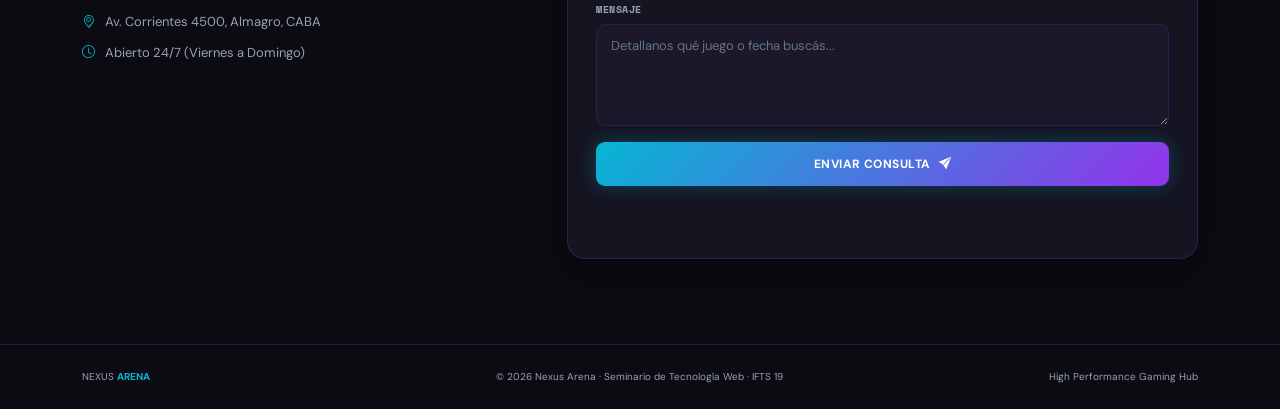
==== commit 50d23b61: "Agregado botón flotante de WhatsApp e icono SVG" ====
--- a/public/index.html
+++ b/public/index.html
@@ -364,6 +364,13 @@
     <i class="bi bi-arrow-up"></i>
   </button>
 
+  <a href="https://wa.me/5491112345678?text=Hola,%20me%20gustaría%20recibir%20más%20información" 
+    class="whatsapp-btn" 
+    target="_blank" 
+    rel="noopener noreferrer"
+    aria-label="Contactar por WhatsApp">
+    <img src="/ifts21-seminario-04-nexus-arena/public/assets/img/whatsapp.svg" alt="WhatsApp" class="whatsapp-icon">
+  </a>
   <script src="https://cdn.jsdelivr.net/npm/bootstrap@5.3.3/dist/js/bootstrap.bundle.min.js"></script>
   <script src="assets/js/main.js"></script>
 </body>
--- a/public/assets/css/styles.css
+++ b/public/assets/css/styles.css
@@ -920,4 +920,14 @@
     animation: none !important;
     transition: none !important;
   }
-}+}
+
+.whatsapp-btn {
+  position: fixed;
+  bottom: 5px; /* Misma altura que el otro botón */
+  right: 60px;  /* Aumentamos la distancia desde el borde derecho */
+  width: 60px;
+  height: 60px;
+  z-index: 900;
+  transition: transform 0.3s ease;
+}
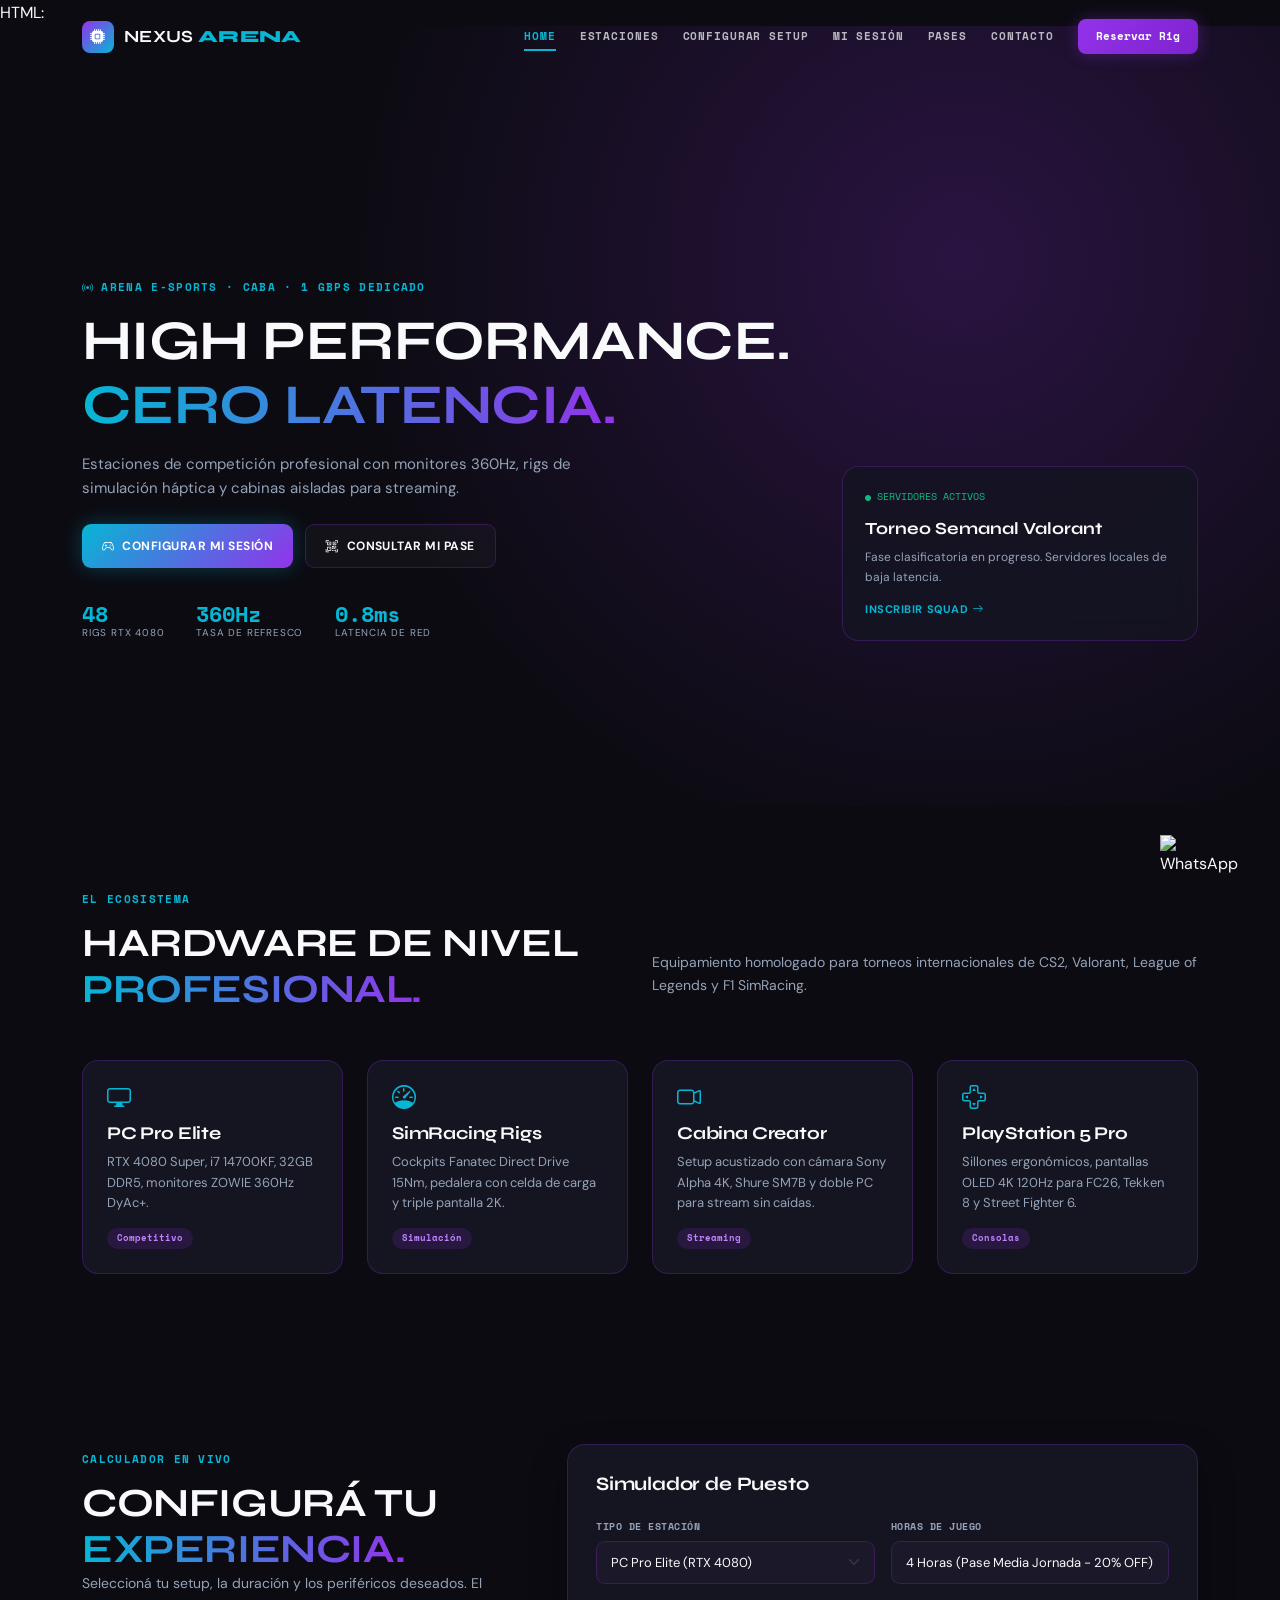
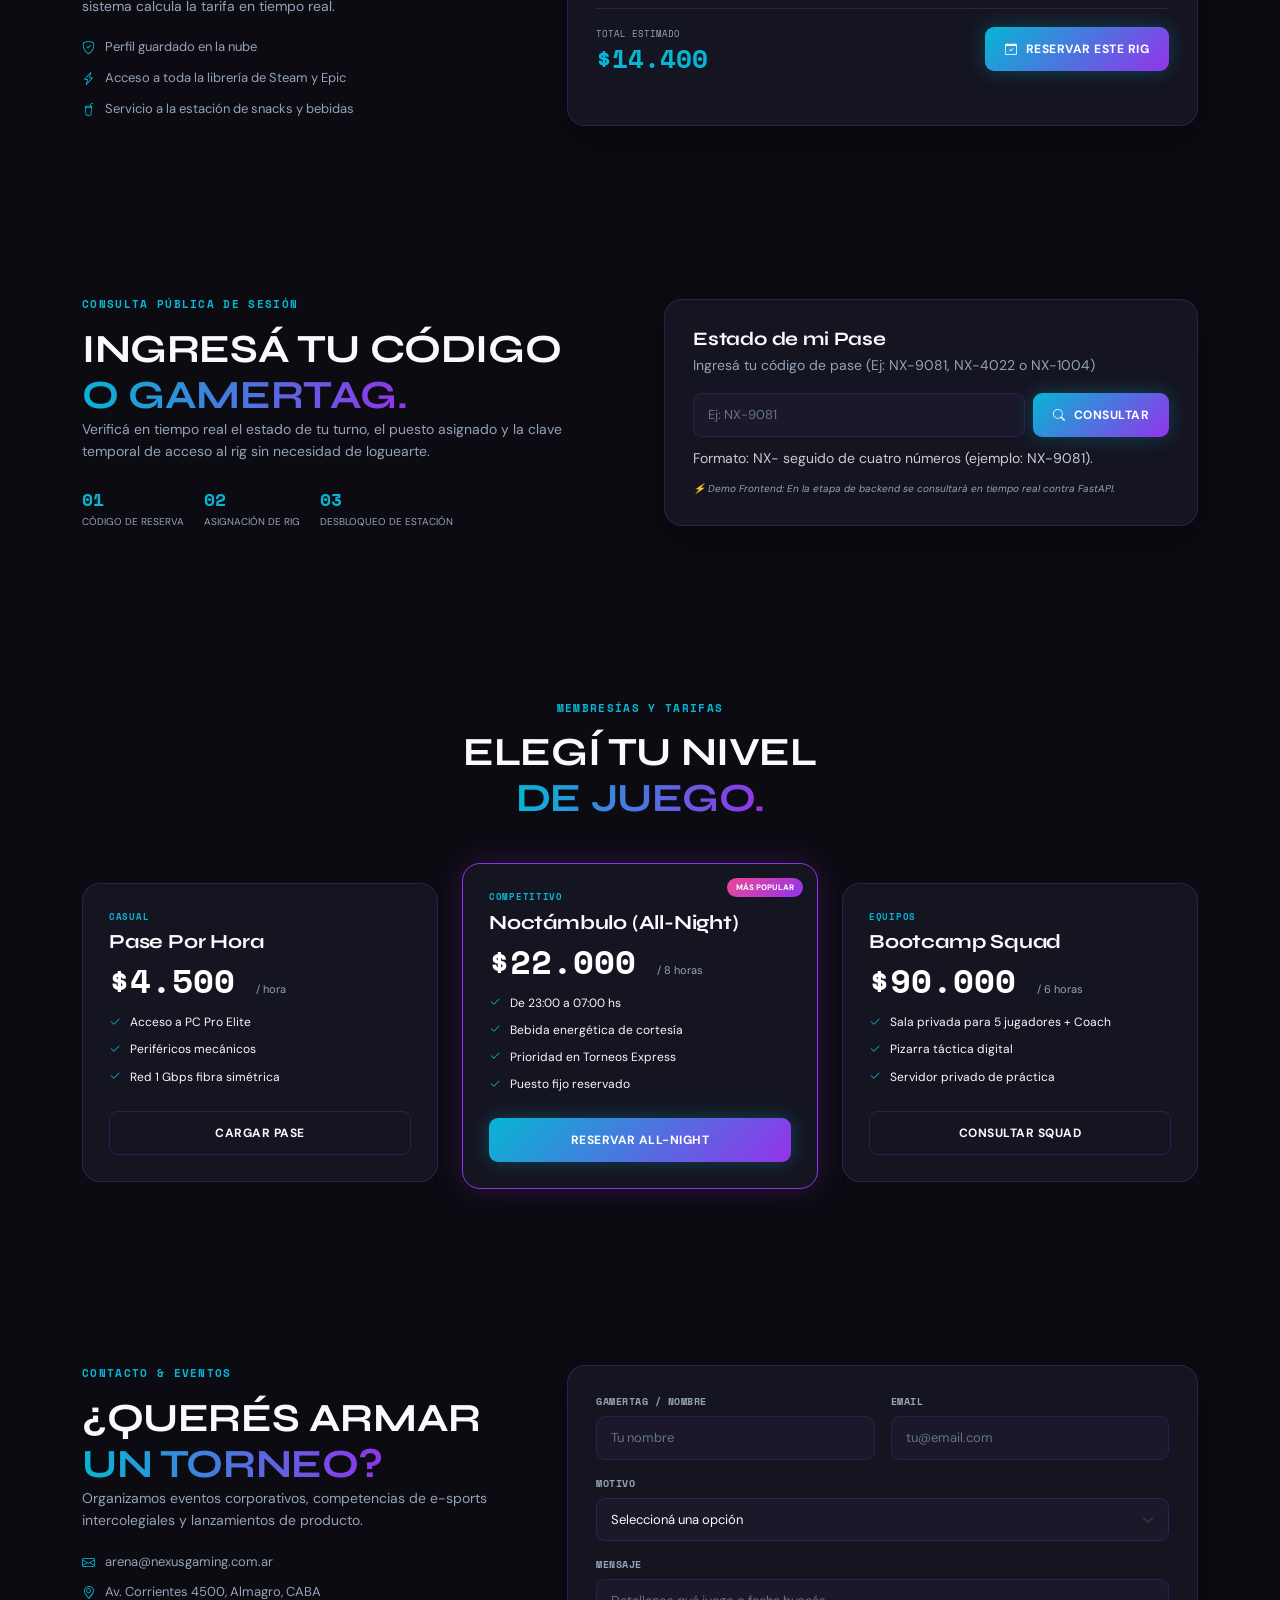
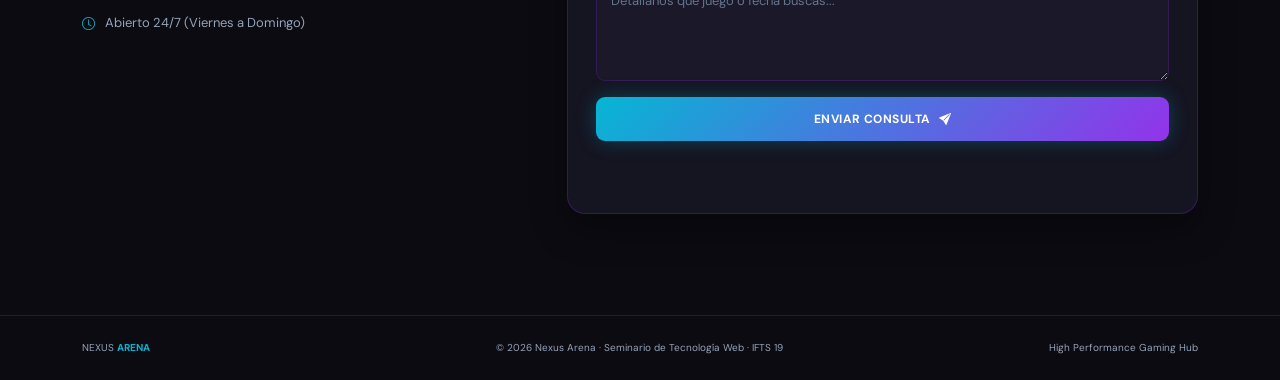
==== commit 2cabbf87: "modificacionesValidaciones" ====
--- a/public/index.html
+++ b/public/index.html
@@ -1,3 +1,5 @@
+HTML:
+
 <!doctype html>
 <html lang="es">
 <head>
@@ -220,11 +222,12 @@
               <h3>Estado de mi Pase</h3>
               <p>Ingresá tu código de pase (Ej: NX-9081, NX-4022 o NX-1004)</p>
               <div class="nx-tracking-form">
-                <input class="form-control nx-input" id="trackingInput" type="text" placeholder="Ej: NX-9081" maxlength="12">
+                <input class="form-control nx-input" id="trackingInput" type="text" placeholder="Ej: NX-9081" maxlength="7" autocomplete="off" aria-label="Código de pase" aria-describedby="trackingAyuda">
                 <button class="btn nx-btn nx-btn-primary" id="btnTracking" type="button">
                   <i class="bi bi-search"></i> Consultar
                 </button>
               </div>
+              <small id="trackingAyuda" class="nx-field-help">Formato: NX- seguido de cuatro números (ejemplo: NX-9081).</small>
               <div id="trackingResultado" class="nx-tracking-result" aria-live="polite"></div>
               <small class="nx-tracking-note">
                 ⚡ Demo Frontend: En la etapa de backend se consultará en tiempo real contra FastAPI.
@@ -311,16 +314,16 @@
               <div class="row g-3 mb-3">
                 <div class="col-md-6">
                   <label class="nx-label">GamerTag / Nombre</label>
-                  <input class="form-control nx-input" type="text" name="name" required minlength="3" placeholder="Tu nombre">
+                  <input class="form-control nx-input" type="text" name="name" required minlength="3" maxlength="60" autocomplete="name" placeholder="Tu nombre">
                 </div>
                 <div class="col-md-6">
                   <label class="nx-label">Email</label>
-                  <input class="form-control nx-input" type="email" name="email" required placeholder="tu@email.com">
+                  <input class="form-control nx-input" type="email" name="email" required maxlength="120" autocomplete="email" placeholder="tu@email.com">
                 </div>
               </div>
               <div class="mb-3">
                 <label class="nx-label">Motivo</label>
-                <select class="form-select nx-select" name="subject">
+                <select class="form-select nx-select" name="subject" required>
                   <option value="">Seleccioná una opción</option>
                   <option>Reserva de Bootcamp (Squad)</option>
                   <option>Inscripción a Torneos</option>
@@ -330,7 +333,7 @@
               </div>
               <div class="mb-3">
                 <label class="nx-label">Mensaje</label>
-                <textarea class="form-control nx-input" name="message" rows="4" required minlength="10" placeholder="Detallanos qué juego o fecha buscás..."></textarea>
+                <textarea class="form-control nx-input" name="message" rows="4" required minlength="10" maxlength="1000" placeholder="Detallanos qué juego o fecha buscás..."></textarea>
               </div>
               <button class="btn nx-btn nx-btn-primary w-100" type="submit">
                 Enviar Consulta <i class="bi bi-send-fill"></i>
@@ -364,13 +367,15 @@
     <i class="bi bi-arrow-up"></i>
   </button>
 
-  <a href="https://wa.me/5491112345678?text=Hola,%20me%20gustaría%20recibir%20más%20información" 
+   <a href="https://wa.me/5491112345678?text=Hola,%20me%20gustaría%20recibir%20más%20información" 
     class="whatsapp-btn" 
     target="_blank" 
     rel="noopener noreferrer"
     aria-label="Contactar por WhatsApp">
-    <img src="/ifts21-seminario-04-nexus-arena/public/assets/img/whatsapp.svg" alt="WhatsApp" class="whatsapp-icon">
+    <img src="C:\Users\Administrator\Desktop\Nexus\ifts21-seminario-04-nexus-arena\public\assets\img/whatsapp.svg"alt="WhatsApp" class="whatsapp-icon">
   </a>
+
+
   <script src="https://cdn.jsdelivr.net/npm/bootstrap@5.3.3/dist/js/bootstrap.bundle.min.js"></script>
   <script src="assets/js/main.js"></script>
 </body>
--- a/public/assets/css/styles.css
+++ b/public/assets/css/styles.css
@@ -921,6 +921,13 @@
     transition: none !important;
   }
 }
+/* Estados de validación de los formularios */
+.nx-form .nx-field-error { display: none; font-size: .85rem; margin-top: .4rem; }
+.nx-form .is-invalid ~ .nx-field-error { display: block; }
+.nx-form .is-invalid { border-color: #ff6d83; }
+.nx-form .is-valid { border-color: #25b898; }
+.nx-field-help { display: block; margin-top: .65rem; opacity: .8; }
+.nx-form-message.nx-error-message { color: #ff8495; }
 
 .whatsapp-btn {
   position: fixed;
@@ -930,4 +937,4 @@
   height: 60px;
   z-index: 900;
   transition: transform 0.3s ease;
-}
+}
